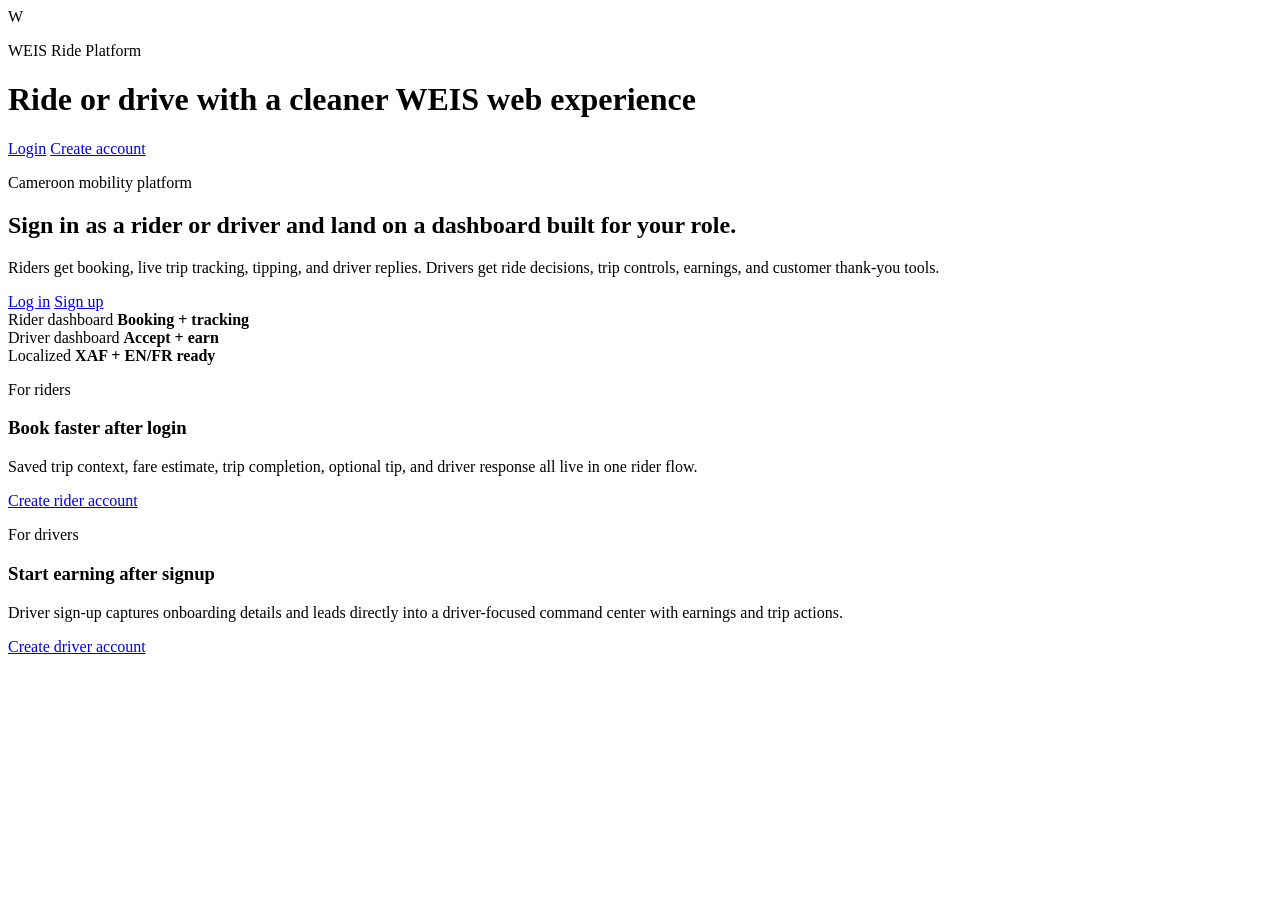
==== app/templates/index.html @ 7985dd5b "Build backend-driven live trip flow for rider and driver dashboards" ====
<!DOCTYPE html>
<html lang="en">
<head>
    <meta charset="UTF-8">
    <meta name="viewport" content="width=device-width, initial-scale=1.0">
    <title>WEIS | Sign in to ride or drive</title>
    <link rel="preconnect" href="https://fonts.googleapis.com">
    <link rel="preconnect" href="https://fonts.gstatic.com" crossorigin>
    <link href="https://fonts.googleapis.com/css2?family=Public+Sans:wght@400;500;600;700;800&family=DM+Sans:wght@500;700&display=swap" rel="stylesheet">
    <link rel="stylesheet" href="/static/css/app.css?v=20260327b">
</head>
<body>
    <div class="layout-shell auth-shell">
        <header class="site-header">
            <div class="brand-block">
                <div class="brand-mark">W</div>
                <div>
                    <p class="kicker">WEIS Ride Platform</p>
                    <h1>Ride or drive with a cleaner WEIS web experience</h1>
                </div>
            </div>
            <div class="header-actions">
                <a href="/login">Login</a>
                <a href="/signup" class="button button-dark">Create account</a>
            </div>
        </header>

        <main class="main-grid">
            <section class="hero-banner">
                <div>
                    <p class="kicker">Cameroon mobility platform</p>
                    <h2>Sign in as a rider or driver and land on a dashboard built for your role.</h2>
                    <p class="hero-copy">
                        Riders get booking, live trip tracking, tipping, and driver replies. Drivers get ride decisions, trip controls, earnings, and customer thank-you tools.
                    </p>
                    <div class="button-row left landing-actions">
                        <a href="/login" class="button button-dark">Log in</a>
                        <a href="/signup" class="button button-light">Sign up</a>
                    </div>
                </div>
                <div class="hero-stats">
                    <article>
                        <span>Rider dashboard</span>
                        <strong>Booking + tracking</strong>
                    </article>
                    <article>
                        <span>Driver dashboard</span>
                        <strong>Accept + earn</strong>
                    </article>
                    <article>
                        <span>Localized</span>
                        <strong>XAF + EN/FR ready</strong>
                    </article>
                </div>
            </section>

            <section class="auth-card-grid">
                <article class="panel auth-card">
                    <p class="kicker">For riders</p>
                    <h3>Book faster after login</h3>
                    <p class="hero-copy">Saved trip context, fare estimate, trip completion, optional tip, and driver response all live in one rider flow.</p>
                    <a href="/signup?role=rider" class="button button-dark">Create rider account</a>
                </article>
                <article class="panel auth-card">
                    <p class="kicker">For drivers</p>
                    <h3>Start earning after signup</h3>
                    <p class="hero-copy">Driver sign-up captures onboarding details and leads directly into a driver-focused command center with earnings and trip actions.</p>
                    <a href="/signup?role=driver" class="button button-dark">Create driver account</a>
                </article>
            </section>
        </main>
    </div>

    <script src="/static/js/auth.js?v=20260327b"></script>
</body>
</html>
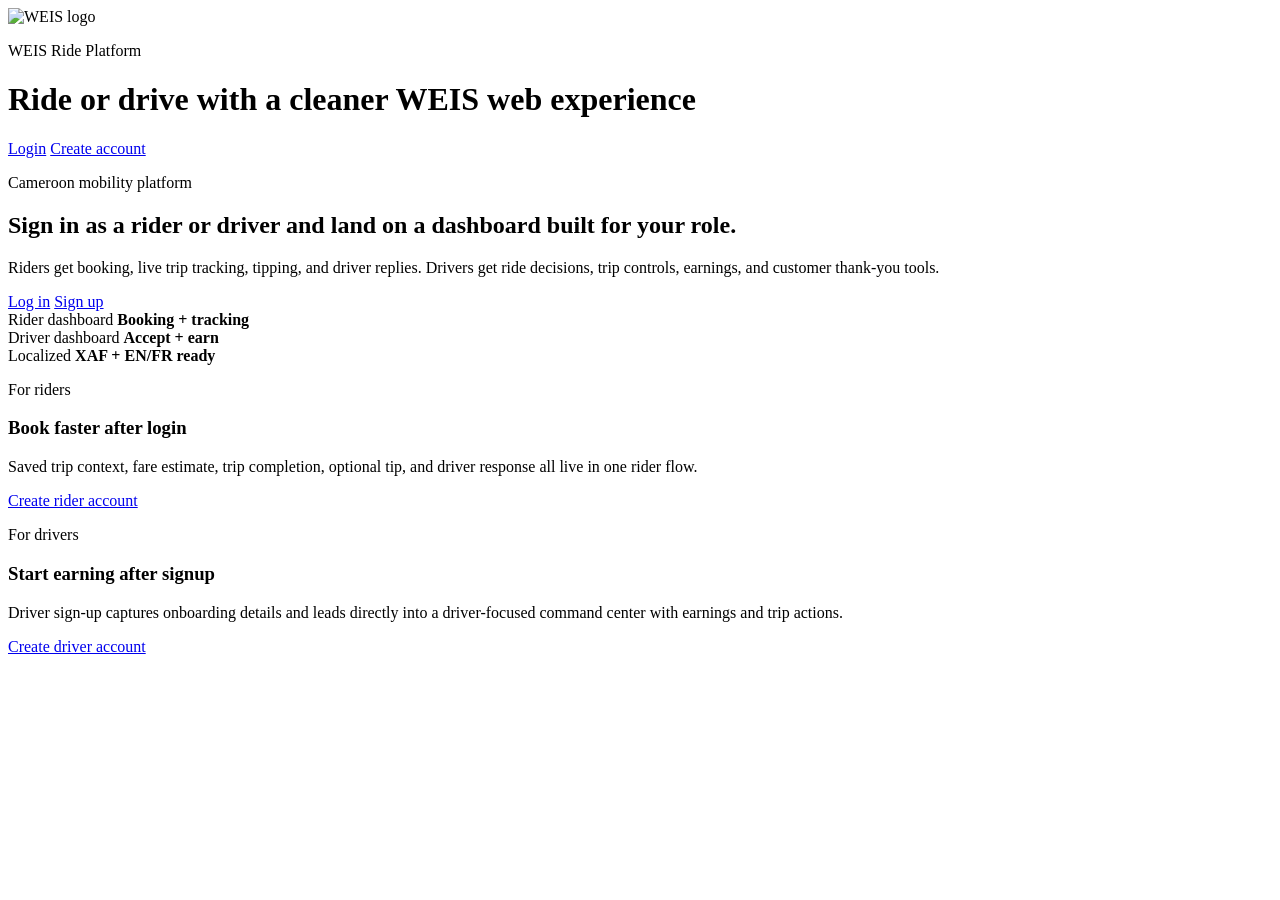
==== commit bcb098ad: "wip" ====
--- a/app/templates/index.html
+++ b/app/templates/index.html
@@ -7,13 +7,15 @@
     <link rel="preconnect" href="https://fonts.googleapis.com">
     <link rel="preconnect" href="https://fonts.gstatic.com" crossorigin>
     <link href="https://fonts.googleapis.com/css2?family=Public+Sans:wght@400;500;600;700;800&family=DM+Sans:wght@500;700&display=swap" rel="stylesheet">
-    <link rel="stylesheet" href="/static/css/app.css?v=20260327b">
+    <link rel="stylesheet" href="/static/css/app.css?v=20260329c">
 </head>
 <body>
     <div class="layout-shell auth-shell">
         <header class="site-header">
             <div class="brand-block">
-                <div class="brand-mark">W</div>
+                <div class="brand-mark">
+                    <img src="/static/img/weis-logo.png" alt="WEIS logo">
+                </div>
                 <div>
                     <p class="kicker">WEIS Ride Platform</p>
                     <h1>Ride or drive with a cleaner WEIS web experience</h1>
@@ -71,6 +73,6 @@
         </main>
     </div>
 
-    <script src="/static/js/auth.js?v=20260327b"></script>
+    <script src="/static/js/auth.js?v=20260329c"></script>
 </body>
 </html>
